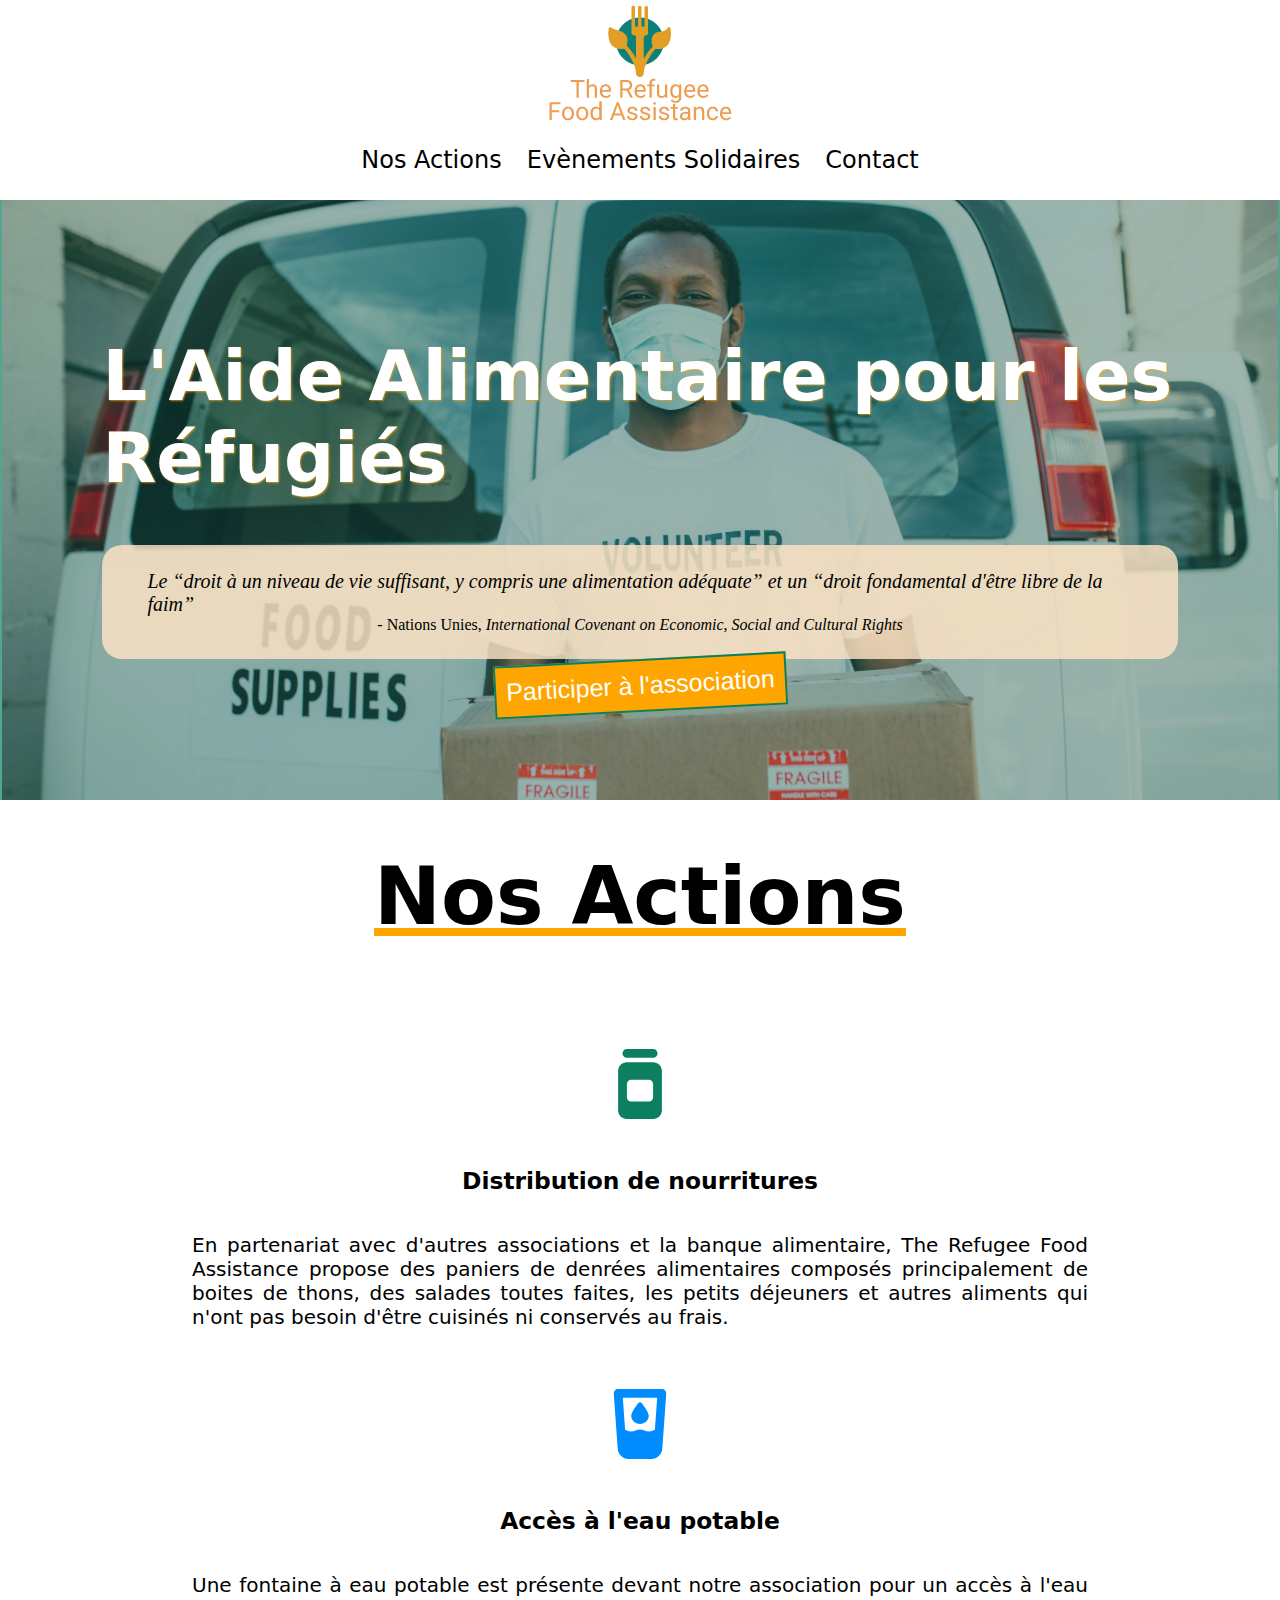
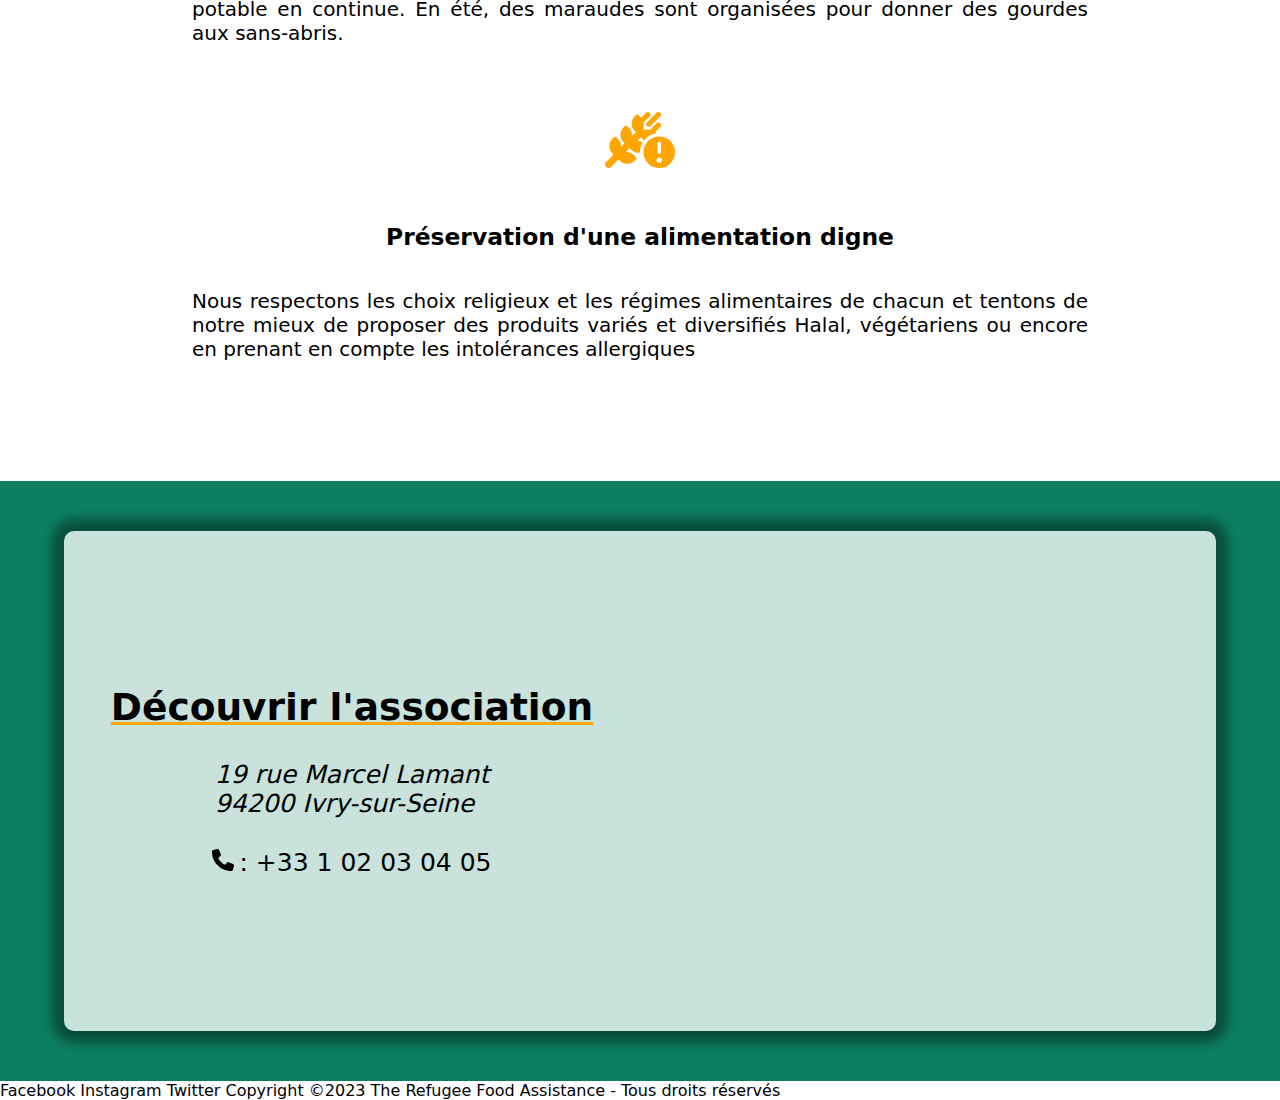
==== index.html @ 98b18da3 "Desktop Contact" ====
<!DOCTYPE html>
<html lang="fr">

<head>
    <meta charset="UTF-8">
    <meta http-equiv="X-UA-Compatible" content="IE=edge">
    <meta name="viewport" content="width=device-width, initial-scale=1.0">
    <link rel="shortcut icon" href="./assets/img/logo.png" type="image/x-icon">
    <link rel="stylesheet" type="text/css" href="./assets/css/style.css">
    <title>The Refugee Food Assistance</title>
</head>

<body>
    <!--HEADER-->
    <header>
        <img class="header-logo" src="./assets/img/logo.png" alt="logo The Refugee Food Assistance">
        <nav>
            <ul class="header-ul">
                <li class="header-li"><a href="#actions">Nos Actions</a></li>
                <li class="header-li"><a href="./event.html">Evènements Solidaires</a></li>
                <li class="header-li"><a href="#contact">Contact</a></li>
            </ul>
        </nav>
    </header>
    <!--HERO BANNER-->
    <section class="hero-banner">
        <img class="hero-banner-img" src="./assets/img/food-distribution-banner.jpg"
            alt="Volontaire pour la distribution alimentaire">
        <div class="hero-banner-txt">
            <h1 class="hero-banner-h1"> L'<strong>Aide Alimentaire</strong> pour les Réfugiés</h1>
            <div class="hero-banner-quote">
                <figure>
                    <blockquote class="hero-banner-blockquote"
                        cite="https://treaties.un.org/doc/treaties/1976/01/19760103%2009-57%20pm/ch_iv_03.pdf">
                        <i>Le “droit à un niveau de vie suffisant, y compris une alimentation adéquate” et un “droit
                            fondamental d'être libre de la faim” </i>
                    </blockquote>
                    <figcaption class="hero-banner-author"> - Nations Unies, <cite>International Covenant on Economic,
                            Social and Cultural
                            Rights</cite>
                    </figcaption>
                </figure>
            </div>
            <a href="./events.html"><button class="hero-banner-btn">Participer à l'association</button></a>
        </div>
    </section>

    <!--OUR ACTIONS-->
    <section id="actions">
        <h2 class="action-h2"> Nos Actions</h2>
        <div class="action-container">
            <div class="action-icon-container">
                <svg class="action-icons action-icon-can" xmlns="http://www.w3.org/2000/svg"
                    viewBox="0 0 320 512"><!--! Font Awesome Pro 6.4.0 by @fontawesome - https://fontawesome.com License - https://fontawesome.com/license (Commercial License) Copyright 2023 Fonticons, Inc. -->
                    <path
                        d="M32 32C32 14.3 46.3 0 64 0H256c17.7 0 32 14.3 32 32s-14.3 32-32 32H64C46.3 64 32 49.7 32 32zM0 160c0-35.3 28.7-64 64-64H256c35.3 0 64 28.7 64 64V448c0 35.3-28.7 64-64 64H64c-35.3 0-64-28.7-64-64V160zm96 64c-17.7 0-32 14.3-32 32v96c0 17.7 14.3 32 32 32H224c17.7 0 32-14.3 32-32V256c0-17.7-14.3-32-32-32H96z" />
                </svg>
            </div>
            <h3> Distribution de nourritures</h3>
            <p> En partenariat avec d'autres associations et la banque alimentaire, The Refugee Food Assistance propose
                des paniers de denrées alimentaires composés principalement de boites de thons, des salades toutes
                faites, les petits déjeuners et autres aliments qui n'ont pas besoin d'être cuisinés ni conservés au
                frais.
            </p>
        </div>

        <div class="action-container">
            <div class="action-icon-container">
                <svg class="action-icons action-icon-water" xmlns="http://www.w3.org/2000/svg"
                    viewBox="0 0 384 512"><!--! Font Awesome Pro 6.4.0 by @fontawesome - https://fontawesome.com License - https://fontawesome.com/license (Commercial License) Copyright 2023 Fonticons, Inc. -->
                    <path
                        d="M32 0C23.1 0 14.6 3.7 8.6 10.2S-.6 25.4 .1 34.3L28.9 437.7c3 41.9 37.8 74.3 79.8 74.3H275.3c42 0 76.8-32.4 79.8-74.3L383.9 34.3c.6-8.9-2.4-17.6-8.5-24.1S360.9 0 352 0H32zM83 297.5L66.4 64H317.6L301 297.5 288 304c-20.1 10.1-43.9 10.1-64 0s-43.9-10.1-64 0s-43.9 10.1-64 0l-13-6.5zM256 196c0-24-33.7-70.1-52.2-93.5c-6.1-7.7-17.5-7.7-23.6 0C161.7 125.9 128 172 128 196c0 33.1 28.7 60 64 60s64-26.9 64-60z" />
                </svg>
            </div>
            <h3> Accès à l'eau potable </h3>
            <p> Une fontaine à eau potable est présente devant notre association pour un accès à l'eau potable en
                continue.
                En été, des maraudes sont organisées pour donner des gourdes aux sans-abris.
            </p>
        </div>

        <div class="action-container">
            <div class="action-icon-container">
                <svg class="action-icons action-icon-food" xmlns="http://www.w3.org/2000/svg"
                    viewBox="0 0 640 512"><!--! Font Awesome Pro 6.4.0 by @fontawesome - https://fontawesome.com License - https://fontawesome.com/license (Commercial License) Copyright 2023 Fonticons, Inc. -->
                    <path
                        d="M505 41c9.4-9.4 9.4-24.6 0-33.9s-24.6-9.4-33.9 0L383 95c-9.4 9.4-9.4 24.6 0 33.9s24.6 9.4 33.9 0l88-88zM305.5 27.3c-6.2-6.2-16.4-6.2-22.6 0L271.5 38.6c-37.5 37.5-37.5 98.3 0 135.8l10.4 10.4-30.5 30.5c-3.4-27.3-15.5-53.8-36.5-74.8l-11.3-11.3c-6.2-6.2-16.4-6.2-22.6 0l-11.3 11.3c-37.5 37.5-37.5 98.3 0 135.8l10.4 10.4-30.5 30.5c-3.4-27.3-15.5-53.8-36.5-74.8L101.8 231c-6.2-6.2-16.4-6.2-22.6 0L67.9 242.3c-37.5 37.5-37.5 98.3 0 135.8l10.4 10.4L9.4 457.4c-12.5 12.5-12.5 32.8 0 45.3s32.8 12.5 45.3 0l68.9-68.9 12.2 12.2c37.5 37.5 98.3 37.5 135.8 0l11.3-11.3c6.2-6.2 6.2-16.4 0-22.6l-11.3-11.3c-21.8-21.8-49.6-34.1-78.1-36.9l31.9-31.9 12.2 12.2c22.5 22.5 53.3 31.5 82.4 27c0-1 0-2.1 0-3.1c0-33.1 9.1-64.1 25-90.6c-15.5-8.7-32.5-13.8-49.8-15.5l31.9-31.9 12.2 12.2c6 6 12.6 11.1 19.7 15.2c27.5-34 67.3-57.5 112.6-63.8c-4.1-3.8-8.4-7.3-12.9-10.5L505 137c9.4-9.4 9.4-24.6 0-33.9s-24.6-9.4-33.9 0l-59.4 59.4c-20.6-4.4-42-3.7-62.3 2.1c6.1-21.3 6.6-43.8 1.4-65.3L409 41c9.4-9.4 9.4-24.6 0-33.9s-24.6-9.4-33.9 0L329.1 52.9c-3.7-5-7.8-9.8-12.4-14.3L305.5 27.3zM496 512a144 144 0 1 0 0-288 144 144 0 1 0 0 288zm0-96a24 24 0 1 1 0 48 24 24 0 1 1 0-48zm0-144c8.8 0 16 7.2 16 16v80c0 8.8-7.2 16-16 16s-16-7.2-16-16V288c0-8.8 7.2-16 16-16z" />
                </svg>
            </div>
            <h3> Préservation d'une alimentation digne </h3>
            <p>
                Nous respectons les choix religieux et les régimes alimentaires de chacun et tentons de notre mieux de
                proposer des produits variés et diversifiés Halal, végétariens ou encore en prenant en compte les
                intolérances allergiques </p>
        </div>
    </section>

    <!--WHERE TO FIND US-->
    <section id="contact" class="green-background">
        <div class="contact-card">
            <div class="contact-text">
                <h2>Découvrir l'association</h2>
                <address>
                    19 rue Marcel Lamant <br>
                    94200 Ivry-sur-Seine
                </address>
                <a class="contact-phone" href="tel:+33102030405"> : +33 1 02 03 04 05</a>
            </div>
                <iframe class="contact-maps"
                    src="https://www.google.com/maps/embed?pb=!1m18!1m12!1m3!1d2627.739895995906!2d2.3820748515429866!3d48.805942679180774!2m3!1f0!2f0!3f0!3m2!1i1024!2i768!4f13.1!3m3!1m2!1s0x47e673c81111d7b1%3A0xc0a5452c68847240!2s19%20Rue%20Marcel%20Lamant%2C%2094200%20Ivry-sur-Seine!5e0!3m2!1sfr!2sfr!4v1681220163734!5m2!1sfr!2sfr"
                    width="600" height="450" style="border:0;" allowfullscreen="" loading="lazy"
                    referrerpolicy="no-referrer-when-downgrade"></iframe>
            </div>
    </section>

    <!--FOOTER-->
    <footer>
        <a href="facebook.com" title="Facebook">Facebook</a>
        <a href="instagram.com" title="Instagram">Instagram</a>
        <a href="twitter.com" title="Twitter">Twitter</a>
        <a href="https://the-refugee-food-assistance.fr" target="_blank">Copyright ©2023 The Refugee Food Assistance -
            Tous droits réservés</a>
    </footer>
</body>

</html>
---- assets/css/style.css ----
/*HTML & BODY STRUCTURE*/
html,
body {
    width: 100%;
    overflow-x: hidden;
    margin: 0;
    font-family: system-ui, -apple-system, BlinkMacSystemFont, 'Segoe UI', Roboto, Oxygen, Ubuntu, Cantarell, 'Open Sans', 'Helvetica Neue', sans-serif
}

a {
    text-decoration: none;
    color: black;
}

h2 {
    text-decoration: underline orange;
    text-align: center;
}

h3 {
    text-align: center;
    margin: 2%;
}

/*HEADER*/

header {
    display: flex;
    position: relative;
    justify-content: center;
    align-items: center;
    flex-direction: column;
    padding-bottom: 10px;
    z-index: 1;
}

.header-logo {
    width: 100px;
}

.header-ul {
    margin: 0;
    padding: 0;
}

.header-li {
    /*header navbar*/
    display: inline;
    justify-self: space-evenly;
    list-style-type: none;
    padding-top: 0;
    padding-left: 5px;
    font-size: 16px;
}

a:hover {
    color: orange;
}


/*Header Responsive*/
@media screen and (min-width: 768px) {

    .header-logo {
        width: 200px;
    }

    .header-ul {
        margin: 16px;
    }

    .header-li {
        padding: 10px;
        font-size: 100%;
    }
}

@media screen and (min-width: 992px) {
    .header-li {
        font-size: 150%;
    }
}

/*HERO BANNER*/

.hero-banner {
    display: flex;
    position: relative;
    justify-content: center;
    align-items: center;
    height: 500px;
    width: 100%;
    background-color: rgb(12, 127, 97);

}

.hero-banner-img {
    width: 100%;
    height: 100%;
    display: flex;
    position: relative;
    object-fit: cover;
    opacity: 0.7;
    border: 2px solid rgba(255, 255, 255, 0.425);

}

.hero-banner-txt {
    /*hero informations container*/
    display: flex;
    position: absolute;
    align-items: center;
    flex-direction: column;
    padding-left: 8%;
    padding-right: 8%;
}

.hero-banner-h1 {
    color: white;
    text-shadow: 1px 1px 2px rgba(255, 166, 0, 0.704);
    font-size: 35px;
}

.hero-banner-quote {
    font-size: 20px;
    background-color: rgba(255, 228, 196, 0.816);
    border-radius: 20px;
    font-family: 'Times New Roman', Times, serif;
}

.hero-banner-blockquote {
    margin: 0;
    padding: 0;
}

.hero-banner-author {
    font-size: 10px;
    text-align: center;
}

.hero-banner-btn {
    font-size: 16px;
    padding: 5px;
    -webkit-transform: rotate(-3deg);
    background-color: orange;
    border: rgb(12, 127, 97) 2px solid;
    color: white;
    cursor: pointer;
}

.hero-banner-btn:hover {
    background-color: rgb(12, 127, 97);
    border: orange 2px solid;
}

/*Hero Banner Responsive*/
@media screen and (min-width: 768px) {
    .hero-banner {
        height: 600px;
    }

    .hero-banner-h1 {
        font-size: 70px;
    }

    .hero-banner-quote {
        padding: 5px;
    }

    .hero-banner-author {
        font-size: 16px;
    }

    .hero-banner-btn {
        font-size: 25px;
        padding: 10px;
    }
}

/*OUR ACTIONS*/
.action-h2 {
    margin-top: 50px;
}

.action-container {
    display: flex;
    justify-content: center;
    align-items: center;
    flex-direction: column;
    padding-left: 5%;
    padding-right: 5%;
    text-align: justify;
}

.action-icon-container {
    height: 50px;
    width: 50px;
    margin: 30px;
}

.action-icons {
    width: 100%;
    height: 100%;
}

.action-icon-can {
    fill: rgb(12, 127, 97);

}

.action-icon-water {
    fill: rgb(0, 140, 255);
}

.action-icon-food {
    fill: orange;
}

/*Actions Section Responsive*/
@media screen and (min-width: 768px) {
    .action-container {
        padding-left: 15%;
        padding-right: 15%;
        font-size: 20px;
    }

    .action-h2 {
        text-align: center;
        margin-top: 50px;
        font-size: 80px;
    }

    .action-icon-container {
        height: 70px;
        width: 70px;
        margin: 30px;
        margin-top: 40px;
    }
}

/*WHERE TO FIND US*/
.green-background {
    background-color: rgb(12, 127, 97);
    margin-top: 50px;
    height: 500px;
    display: flex;
    position: relative;
    justify-content: center;
    align-items: center;
}

.contact-card {
    box-shadow: 0px 0px 12px 12px #00000063;
    border-radius: 10px;
    background-color: rgba(255, 255, 255, 0.782);
    width: 90%;
    height: 400px;
    display: flex;
    position: relative;
    justify-content: center;
    align-items: center;
    flex-direction: column;
}

.contact-text {
    display: flex;
    position: relative;
    flex-direction: column;
    justify-content: center;
    align-items: center;
}

.contact-phone {
    padding: 12px;
    display: flex;
    position: relative;
    flex-direction: row;
}

.contact-phone:before {
    content: url("data:image/svg+xml; utf8, <svg xmlns='http://www.w3.org/2000/svg' viewBox='0 0 512 512'><!--! Font Awesome Pro 6.4.0 by @fontawesome - https://fontawesome.com License - https://fontawesome.com/license (Commercial License) Copyright 2023 Fonticons, Inc. --><path d='M164.9 24.6c-7.7-18.6-28-28.5-47.4-23.2l-88 24C12.1 30.2 0 46 0 64C0 311.4 200.6 512 448 512c18 0 33.8-12.1 38.6-29.5l24-88c5.3-19.4-4.6-39.7-23.2-47.4l-96-40c-16.3-6.8-35.2-2.1-46.3 11.6L304.7 368C234.3 334.7 177.3 277.7 144 207.3L193.3 167c13.7-11.2 18.4-30 11.6-46.3l-40-96z'/></svg>");
    display: block;
    position: relative;
    width: 12px;
    height: 12px;
    padding-right: 5px;
}

.contact-maps {
    width: 100%;
}

/*Contact Section Responsive*/
@media screen and (min-width: 768px) {

    .green-background {
        margin-top: 100px;
        height: 600px;
    }

    .contact-card {
        height: 500px;
        flex-direction: row;
    }

    .contact-text {
        width: 50%;
        font-size: 25px;
    }

    .contact-phone {
        padding: 30px;
    }

    .contact-phone:before {
        width: 22px;
        height: 22px;
    }

    .contact-maps {
        width: 50%;
    }
}

/*FOOTER*/
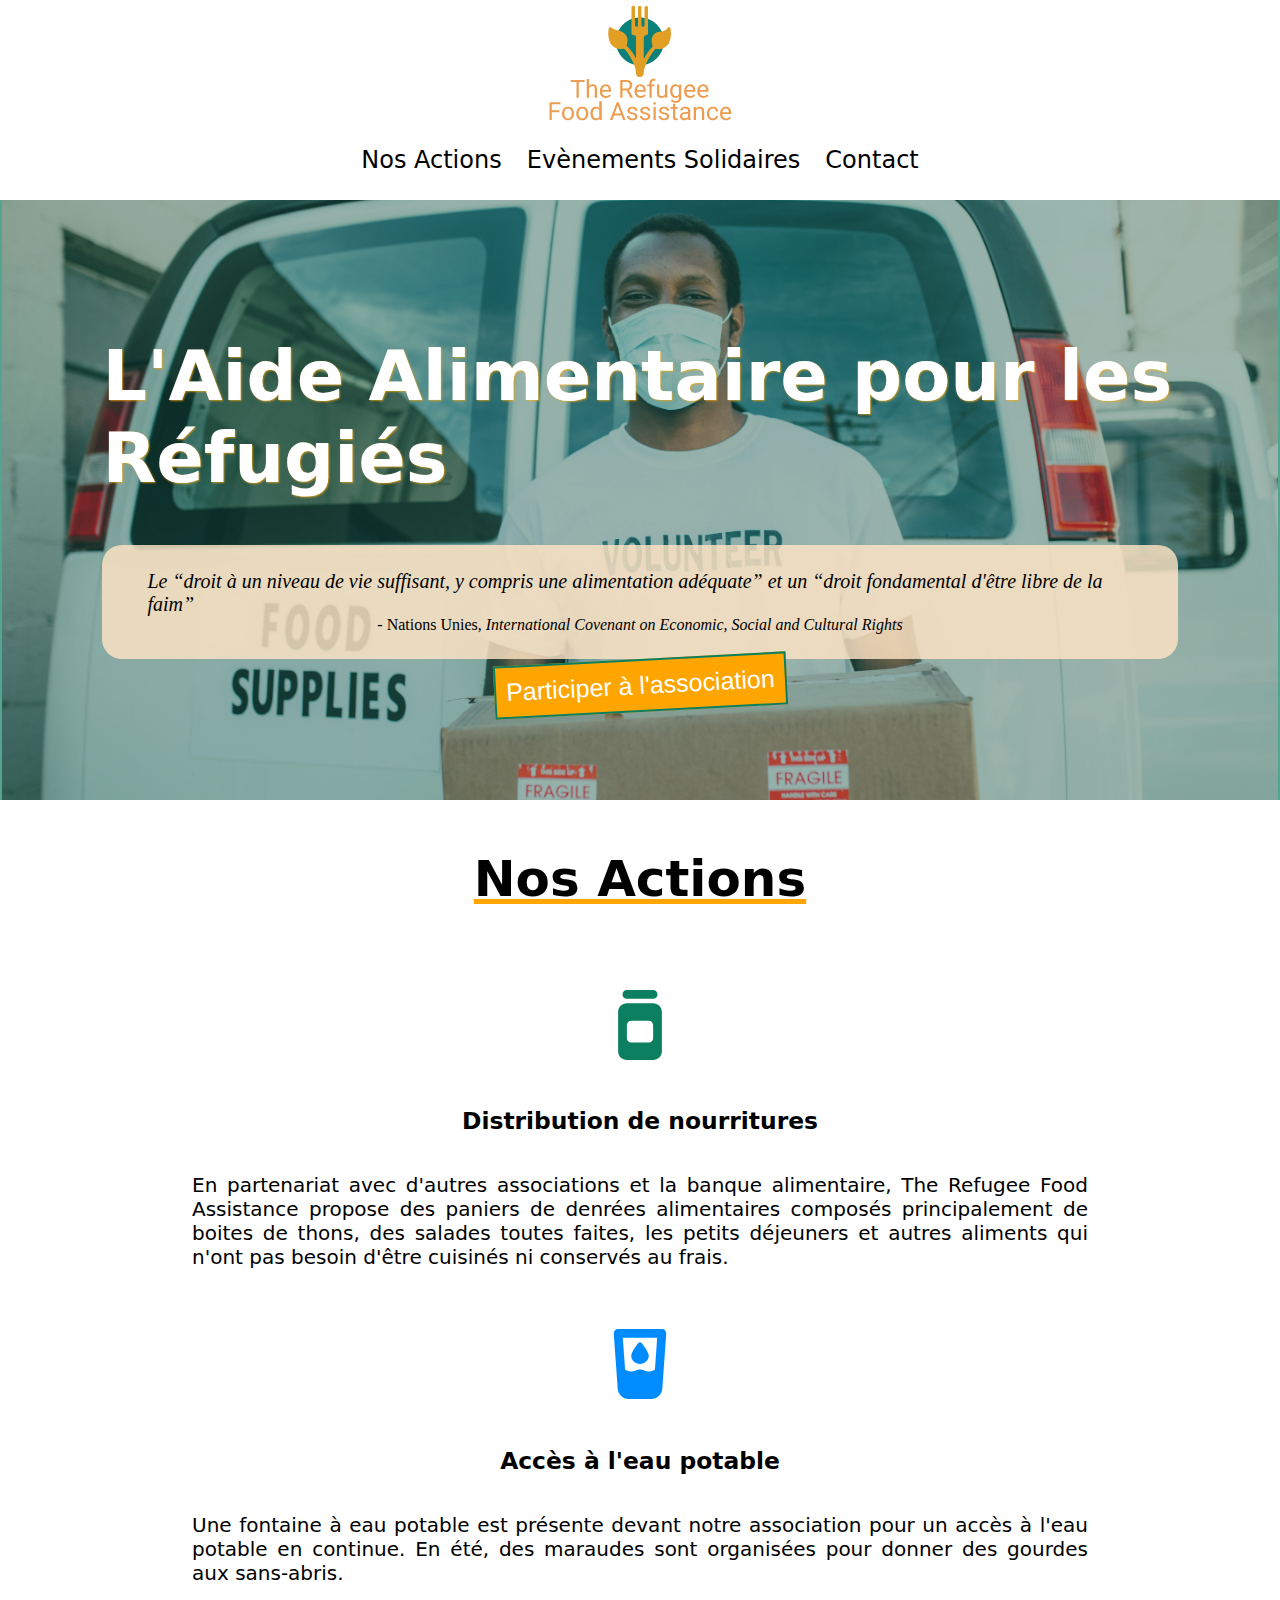
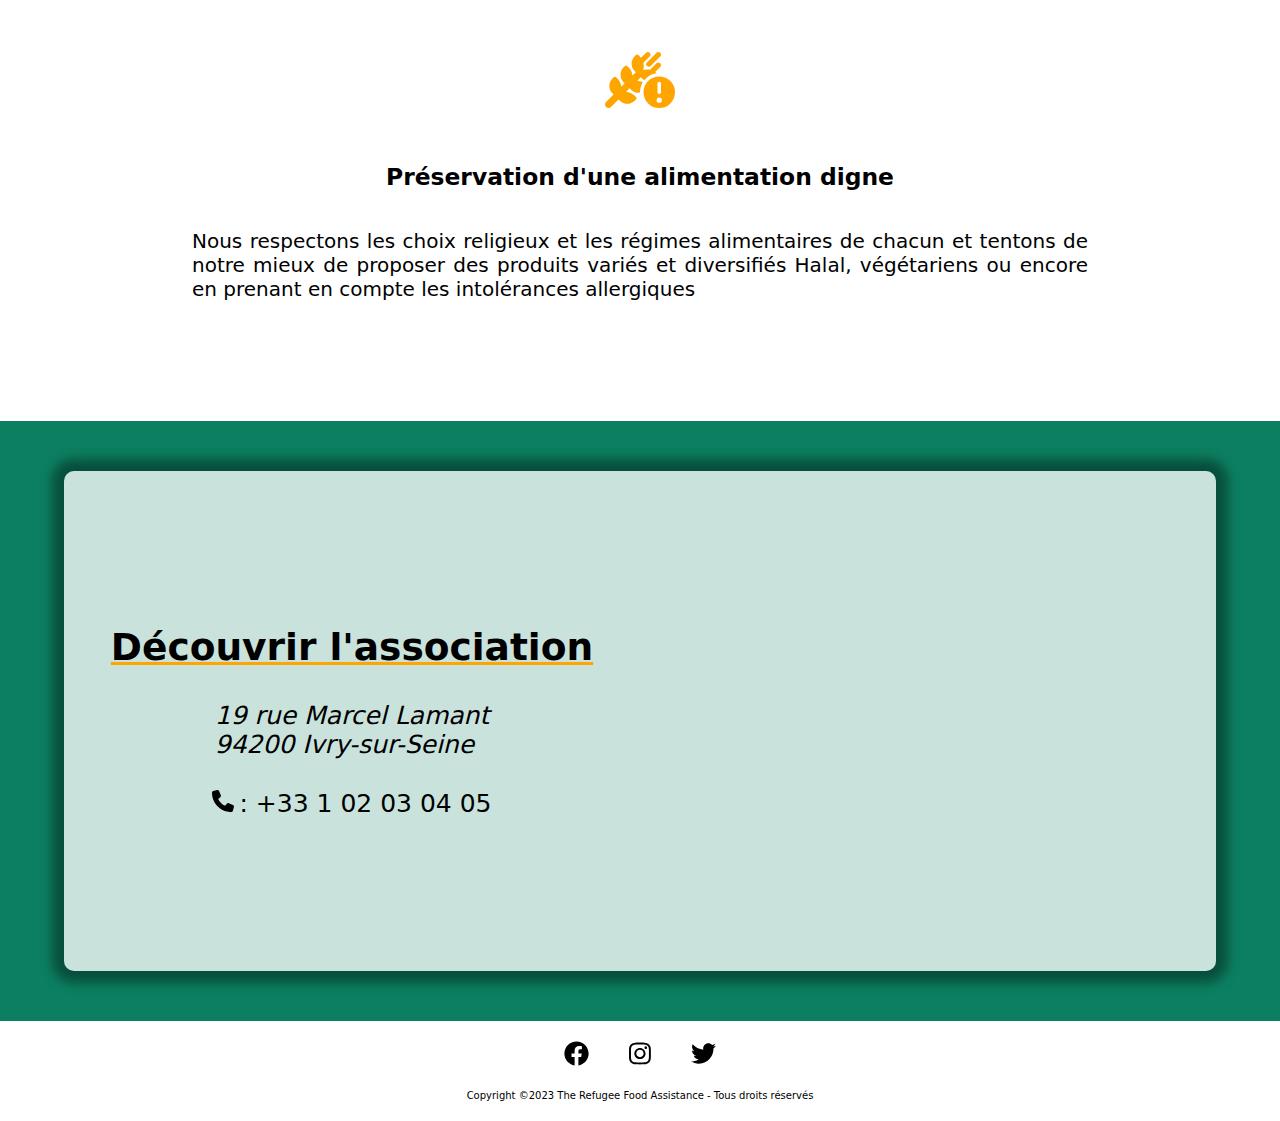
==== commit b89104c2: "Stylization & Correction Footer" ====
--- a/index.html
+++ b/index.html
@@ -106,19 +106,35 @@
                 </address>
                 <a class="contact-phone" href="tel:+33102030405"> : +33 1 02 03 04 05</a>
             </div>
-                <iframe class="contact-maps"
-                    src="https://www.google.com/maps/embed?pb=!1m18!1m12!1m3!1d2627.739895995906!2d2.3820748515429866!3d48.805942679180774!2m3!1f0!2f0!3f0!3m2!1i1024!2i768!4f13.1!3m3!1m2!1s0x47e673c81111d7b1%3A0xc0a5452c68847240!2s19%20Rue%20Marcel%20Lamant%2C%2094200%20Ivry-sur-Seine!5e0!3m2!1sfr!2sfr!4v1681220163734!5m2!1sfr!2sfr"
-                    width="600" height="450" style="border:0;" allowfullscreen="" loading="lazy"
-                    referrerpolicy="no-referrer-when-downgrade"></iframe>
-            </div>
+            <iframe class="contact-maps"
+                src="https://www.google.com/maps/embed?pb=!1m18!1m12!1m3!1d2627.739895995906!2d2.3820748515429866!3d48.805942679180774!2m3!1f0!2f0!3f0!3m2!1i1024!2i768!4f13.1!3m3!1m2!1s0x47e673c81111d7b1%3A0xc0a5452c68847240!2s19%20Rue%20Marcel%20Lamant%2C%2094200%20Ivry-sur-Seine!5e0!3m2!1sfr!2sfr!4v1681220163734!5m2!1sfr!2sfr"
+                width="600" height="450" style="border:0;" allowfullscreen="" loading="lazy"
+                referrerpolicy="no-referrer-when-downgrade"></iframe>
+        </div>
     </section>
 
     <!--FOOTER-->
     <footer>
-        <a href="facebook.com" title="Facebook">Facebook</a>
-        <a href="instagram.com" title="Instagram">Instagram</a>
-        <a href="twitter.com" title="Twitter">Twitter</a>
-        <a href="https://the-refugee-food-assistance.fr" target="_blank">Copyright ©2023 The Refugee Food Assistance -
+        <div class="social-media">
+            <a href="https://www.facebook.com" title="Facebook"><svg xmlns="http://www.w3.org/2000/svg"
+                    viewBox="0 0 512 512"><!--! Font Awesome Pro 6.4.0 by @fontawesome - https://fontawesome.com License - https://fontawesome.com/license (Commercial License) Copyright 2023 Fonticons, Inc. -->
+                    <path
+                        d="M504 256C504 119 393 8 256 8S8 119 8 256c0 123.78 90.69 226.38 209.25 245V327.69h-63V256h63v-54.64c0-62.15 37-96.48 93.67-96.48 27.14 0 55.52 4.84 55.52 4.84v61h-31.28c-30.8 0-40.41 19.12-40.41 38.73V256h68.78l-11 71.69h-57.78V501C413.31 482.38 504 379.78 504 256z" />
+                </svg></a>
+            <a href="https://www.instagram.com" title="Instagram"><svg xmlns="http://www.w3.org/2000/svg"
+                    viewBox="0 0 448 512"><!--! Font Awesome Pro 6.4.0 by @fontawesome - https://fontawesome.com License - https://fontawesome.com/license (Commercial License) Copyright 2023 Fonticons, Inc. -->
+                    <path
+                        d="M224.1 141c-63.6 0-114.9 51.3-114.9 114.9s51.3 114.9 114.9 114.9S339 319.5 339 255.9 287.7 141 224.1 141zm0 189.6c-41.1 0-74.7-33.5-74.7-74.7s33.5-74.7 74.7-74.7 74.7 33.5 74.7 74.7-33.6 74.7-74.7 74.7zm146.4-194.3c0 14.9-12 26.8-26.8 26.8-14.9 0-26.8-12-26.8-26.8s12-26.8 26.8-26.8 26.8 12 26.8 26.8zm76.1 27.2c-1.7-35.9-9.9-67.7-36.2-93.9-26.2-26.2-58-34.4-93.9-36.2-37-2.1-147.9-2.1-184.9 0-35.8 1.7-67.6 9.9-93.9 36.1s-34.4 58-36.2 93.9c-2.1 37-2.1 147.9 0 184.9 1.7 35.9 9.9 67.7 36.2 93.9s58 34.4 93.9 36.2c37 2.1 147.9 2.1 184.9 0 35.9-1.7 67.7-9.9 93.9-36.2 26.2-26.2 34.4-58 36.2-93.9 2.1-37 2.1-147.8 0-184.8zM398.8 388c-7.8 19.6-22.9 34.7-42.6 42.6-29.5 11.7-99.5 9-132.1 9s-102.7 2.6-132.1-9c-19.6-7.8-34.7-22.9-42.6-42.6-11.7-29.5-9-99.5-9-132.1s-2.6-102.7 9-132.1c7.8-19.6 22.9-34.7 42.6-42.6 29.5-11.7 99.5-9 132.1-9s102.7-2.6 132.1 9c19.6 7.8 34.7 22.9 42.6 42.6 11.7 29.5 9 99.5 9 132.1s2.7 102.7-9 132.1z" />
+                </svg></a>
+
+            <a href="https://www.twitter.com" title="Twitter"><svg xmlns="http://www.w3.org/2000/svg"
+                    viewBox="0 0 512 512"><!--! Font Awesome Pro 6.4.0 by @fontawesome - https://fontawesome.com License - https://fontawesome.com/license (Commercial License) Copyright 2023 Fonticons, Inc. -->
+                    <path
+                        d="M459.37 151.716c.325 4.548.325 9.097.325 13.645 0 138.72-105.583 298.558-298.558 298.558-59.452 0-114.68-17.219-161.137-47.106 8.447.974 16.568 1.299 25.34 1.299 49.055 0 94.213-16.568 130.274-44.832-46.132-.975-84.792-31.188-98.112-72.772 6.498.974 12.995 1.624 19.818 1.624 9.421 0 18.843-1.3 27.614-3.573-48.081-9.747-84.143-51.98-84.143-102.985v-1.299c13.969 7.797 30.214 12.67 47.431 13.319-28.264-18.843-46.781-51.005-46.781-87.391 0-19.492 5.197-37.36 14.294-52.954 51.655 63.675 129.3 105.258 216.365 109.807-1.624-7.797-2.599-15.918-2.599-24.04 0-57.828 46.782-104.934 104.934-104.934 30.213 0 57.502 12.67 76.67 33.137 23.715-4.548 46.456-13.32 66.599-25.34-7.798 24.366-24.366 44.833-46.132 57.827 21.117-2.273 41.584-8.122 60.426-16.243-14.292 20.791-32.161 39.308-52.628 54.253z" />
+                </svg></a>
+        </div>
+        <a href="./index.html" target="_blank" class="copyright">Copyright ©2023 The Refugee Food Assistance
+            -
             Tous droits réservés</a>
     </footer>
 </body>
--- a/assets/css/style.css
+++ b/assets/css/style.css
@@ -227,7 +227,7 @@
     .action-h2 {
         text-align: center;
         margin-top: 50px;
-        font-size: 80px;
+        font-size: 50px;
     }
 
     .action-icon-container {
@@ -322,4 +322,32 @@
     }
 }
 
-/*FOOTER*/+/*FOOTER*/
+
+footer {
+    height: 100px;
+    width: 100%;
+}
+
+.social-media {
+    display: flex;
+    position: relative;
+    width: 100%;
+    justify-content: center;
+}
+
+
+.social-media svg {
+    height: 25px;
+    padding: 20px;
+
+}
+
+.copyright {
+    font-size: 10px;
+    display: flex;
+    position: relative;
+    width: 100%;
+    justify-content: center;
+    
+}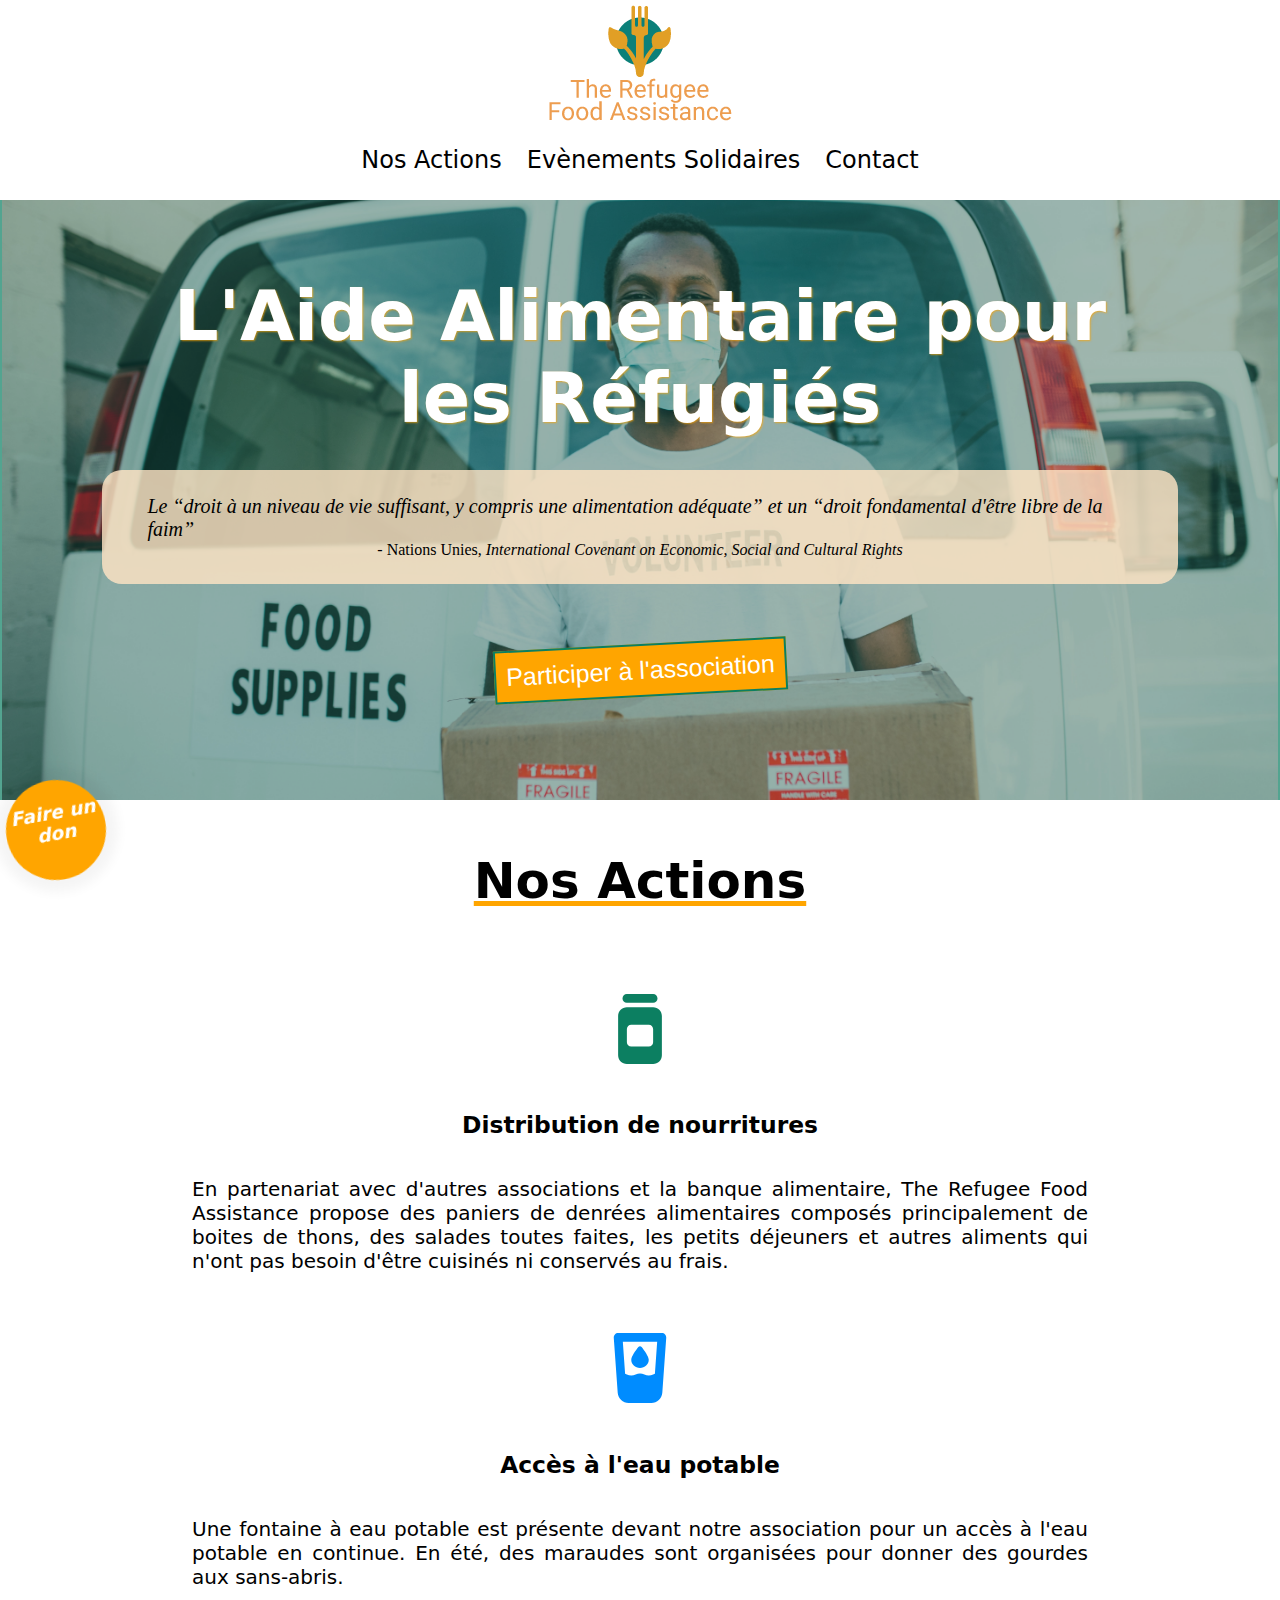
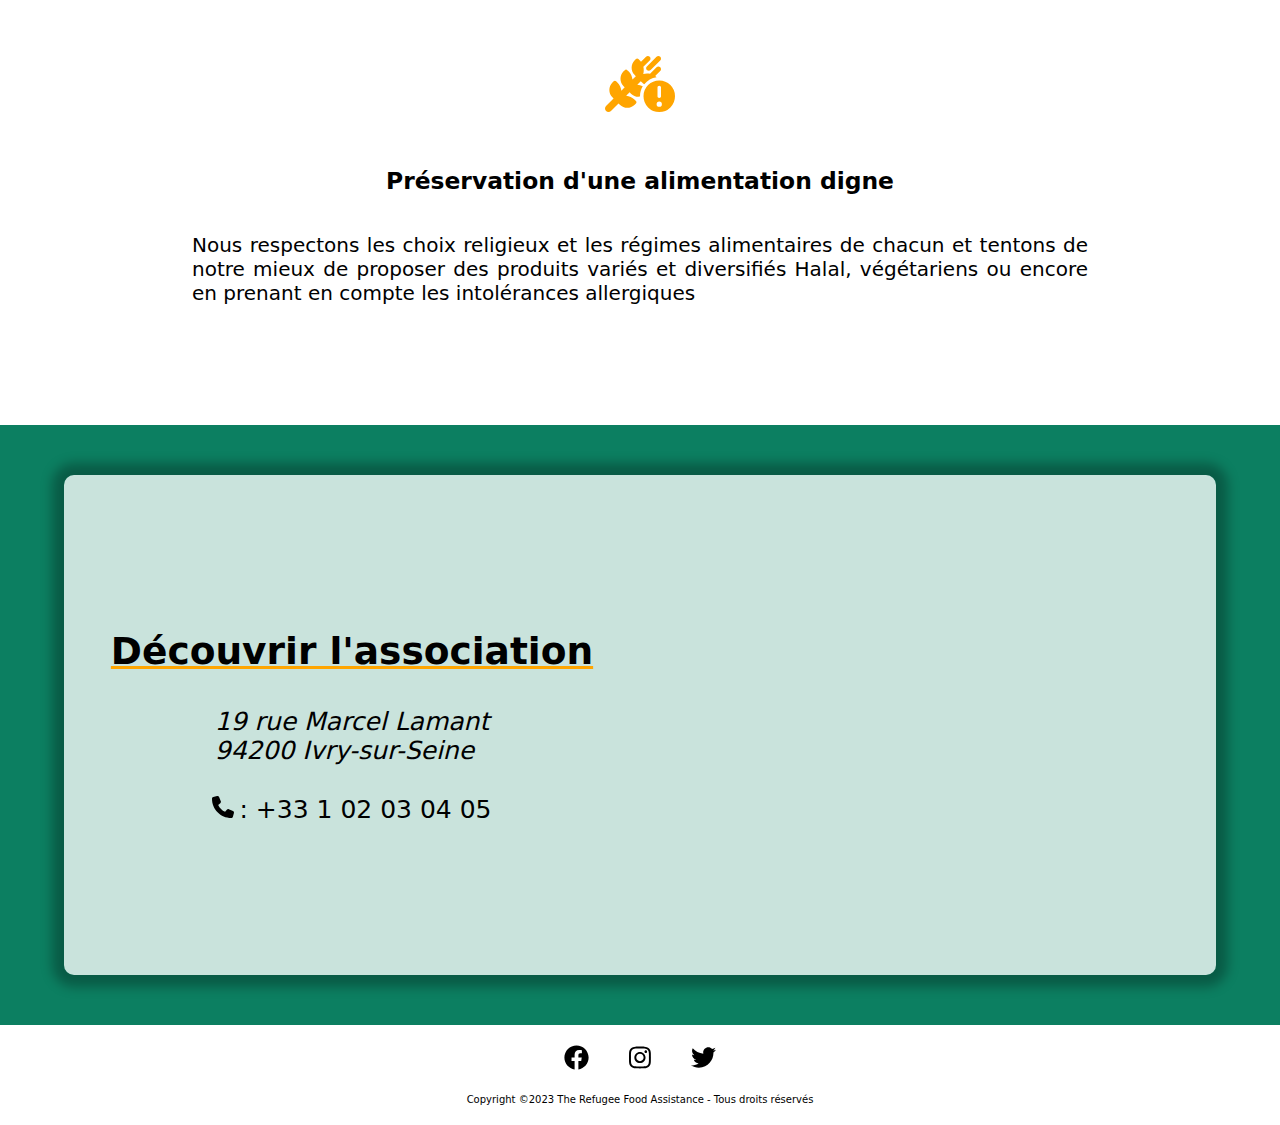
==== commit 3666a9d0: "Sticky Event Donation to Index" ====
--- a/index.html
+++ b/index.html
@@ -17,7 +17,7 @@
         <nav>
             <ul class="header-ul">
                 <li class="header-li"><a href="#actions">Nos Actions</a></li>
-                <li class="header-li"><a href="./event.html">Evènements Solidaires</a></li>
+                <li class="header-li"><a href="./events.html">Evènements Solidaires</a></li>
                 <li class="header-li"><a href="#contact">Contact</a></li>
             </ul>
         </nav>
@@ -113,6 +113,11 @@
         </div>
     </section>
 
+    <aside>
+        <a href="https://soutenir.emmaus-france.org/b/mon-don">
+            <h3 class="donation-txt">Faire un don</h3>
+        </a>
+    </aside>
     <!--FOOTER-->
     <footer>
         <div class="social-media">
--- a/assets/css/style.css
+++ b/assets/css/style.css
@@ -12,14 +12,53 @@
     color: black;
 }
 
+h1 {
+    font-size: 200%;
+    padding: 10px;
+    text-align: center;
+    color: rgb(12, 127, 97);
+    margin: 2%;
+
+}
+
+hr {
+    border: none;
+    border-bottom: solid 2px black;
+    width: 10%;
+    height: 10px;
+    left: 60%;
+    top: -18px;
+    margin: 0;
+    padding: 0;
+}
+
 h2 {
     text-decoration: underline orange;
     text-align: center;
+    padding: 2px;
 }
 
 h3 {
     text-align: center;
     margin: 2%;
+}
+
+button {
+    background-color: rgb(12, 127, 97);
+    color: white;
+    font-size: 150%;
+    padding: 10px;
+    margin: 60px;
+    border: transparent;
+    cursor: pointer;
+    transform: rotate(-3deg);
+    border: 2px solid transparent;
+}
+
+button:hover {
+    background-color: white;
+    color: rgb(12, 127, 97);
+    border: 2px solid rgb(12, 127, 97);
 }
 
 /*HEADER*/
@@ -141,7 +180,7 @@
 .hero-banner-btn {
     font-size: 16px;
     padding: 5px;
-    -webkit-transform: rotate(-3deg);
+    transform: rotate(-3deg);
     background-color: orange;
     border: rgb(12, 127, 97) 2px solid;
     color: white;
@@ -250,7 +289,7 @@
 }
 
 .contact-card {
-    box-shadow: 0px 0px 12px 12px #00000063;
+    box-shadow: 0px 0px 12px 12px #00000049;
     border-radius: 10px;
     background-color: rgba(255, 255, 255, 0.782);
     width: 90%;
@@ -349,5 +388,73 @@
     position: relative;
     width: 100%;
     justify-content: center;
-    
-}+
+}
+
+
+/*EVENTS PAGE*/
+.events-section {
+    display: flex;
+    position: relative;
+    flex-wrap: wrap;
+    justify-content: center;
+    align-items: center;
+    padding-top: 20px;
+    padding-bottom: 40px;
+    background-color: rgba(255, 166, 0, 0.377);
+}
+
+
+
+/*EVENTS CARDS*/
+.event-card {
+    display: flex;
+    position: relative;
+    flex-direction: column;
+    box-shadow: 0px 0px 12px 12px #0000002f;
+    border-radius: 10px;
+    background-color: rgba(255, 255, 255, 0.782);
+    width: 350px;
+    margin: 20px;
+}
+
+.event-card p {
+    margin: 0;
+    flex-direction: row;
+    padding: 10px;
+}
+
+.event-card address {
+    padding-left: 10px;
+    padding-right: 10px;
+}
+
+.event-card img {
+    width: 100%;
+    border-bottom-left-radius: 10px;
+    border-bottom-right-radius: 10px;
+    margin-top: 10px;
+}
+
+/*DONATION STICKER*/
+
+aside {
+    height: 80px;
+    width: 100px;
+    position: fixed;
+    z-index: 1;
+    bottom: 20px;
+    left: 0.5%;
+    background-color: orange;
+    overflow-x: hidden;
+    padding-top: 20px;
+    border-radius: 200px;
+    transform: rotate(-10deg);
+    box-shadow: 0px 0px 12px 12px #0000000b; 
+}
+
+.donation-txt {
+    position: relative;
+    color: white;
+    font-style: oblique;
+}
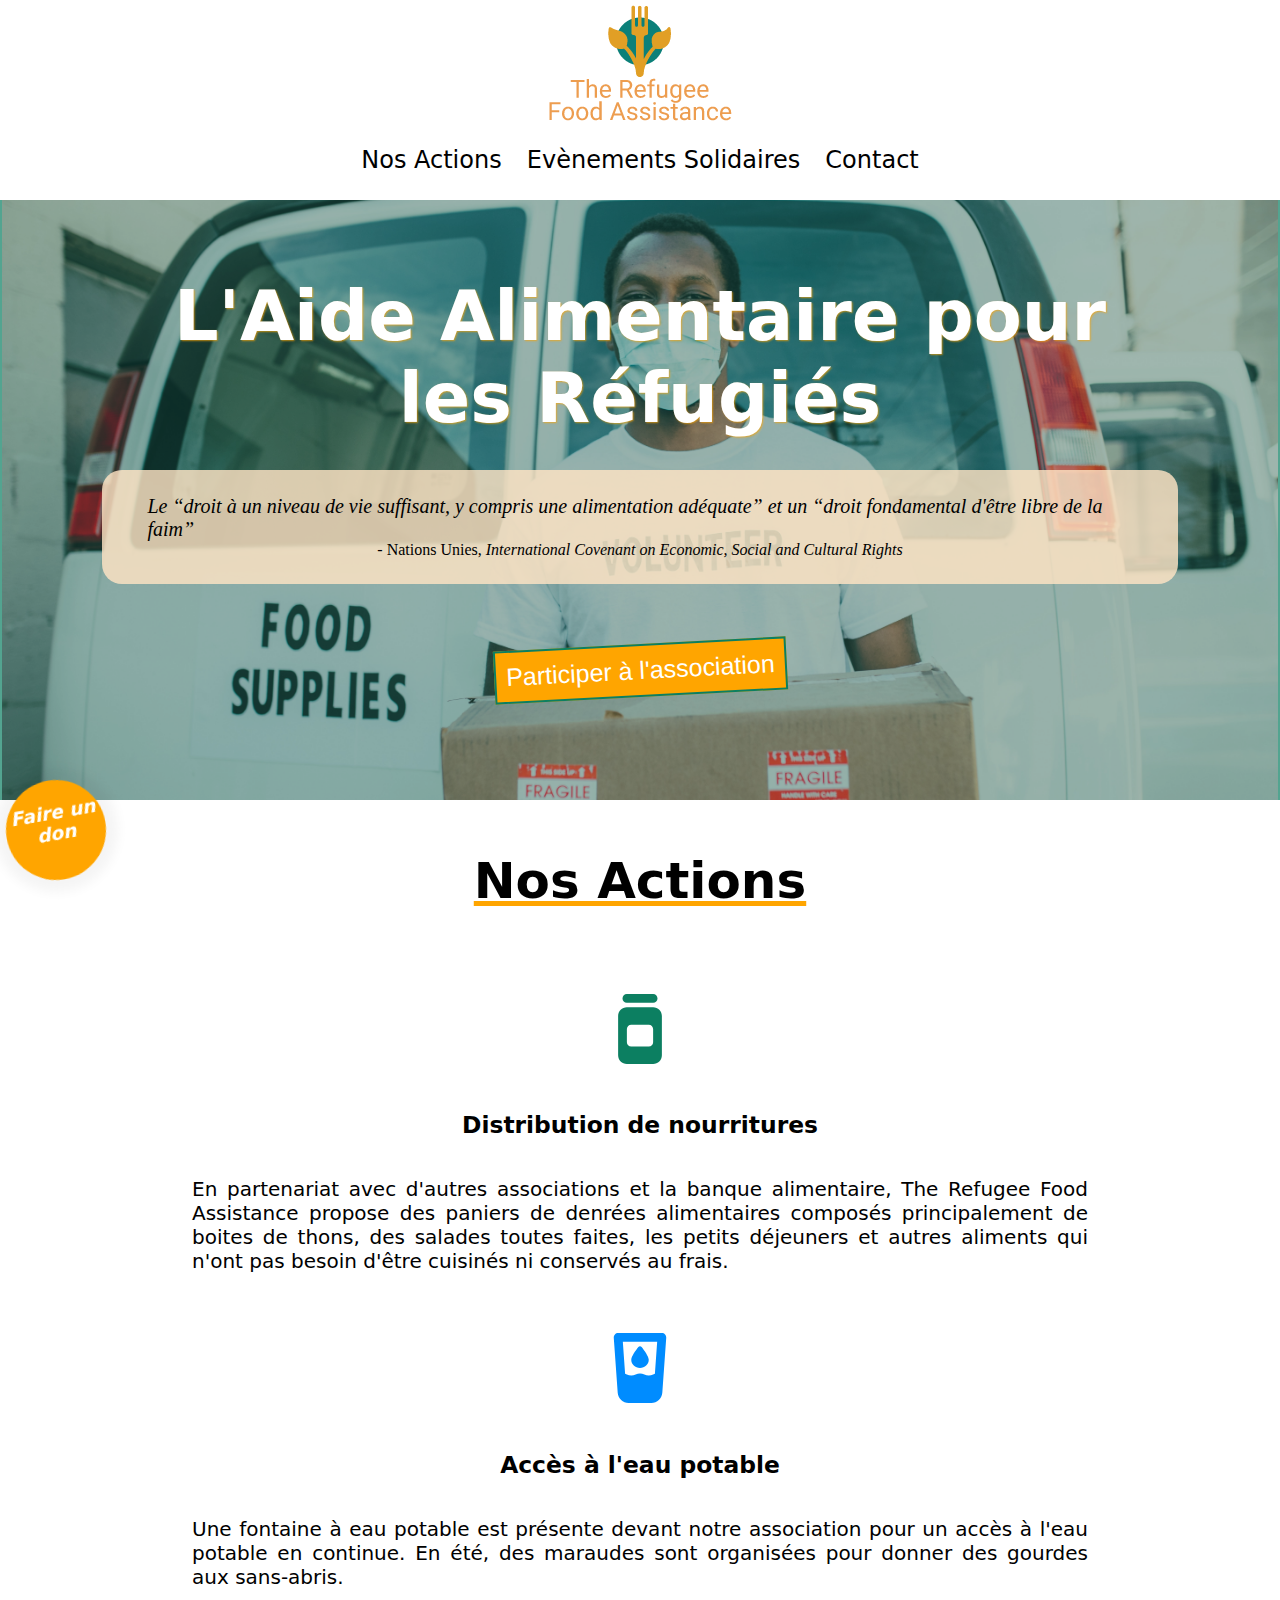
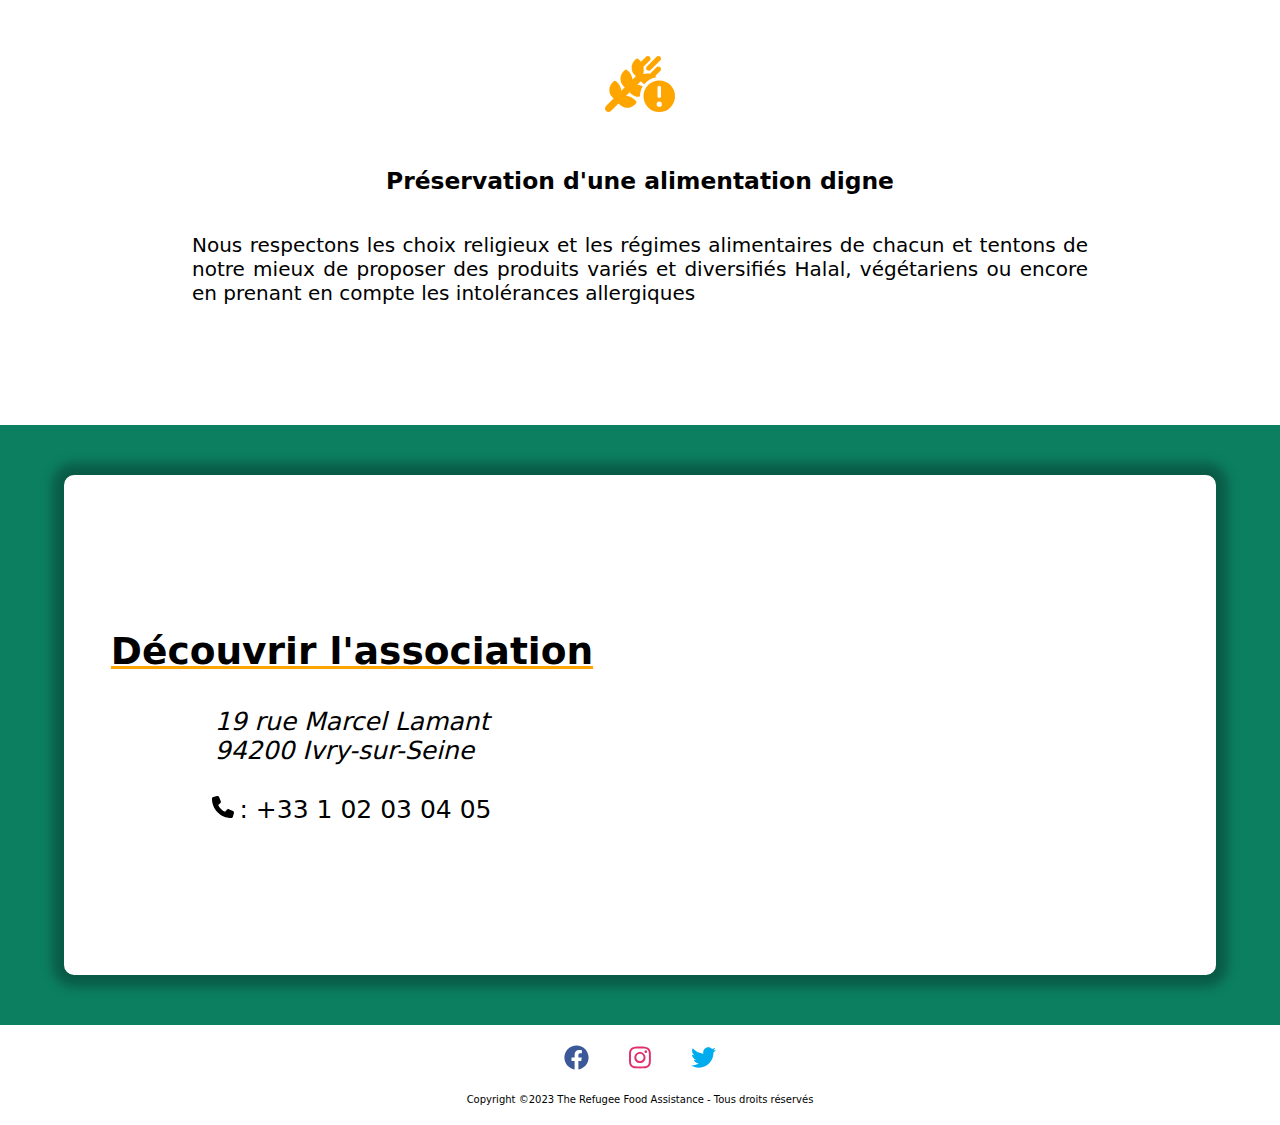
==== commit c6ab33ad: "Add color social media icon" ====
--- a/index.html
+++ b/index.html
@@ -121,18 +121,18 @@
     <!--FOOTER-->
     <footer>
         <div class="social-media">
-            <a href="https://www.facebook.com" title="Facebook"><svg xmlns="http://www.w3.org/2000/svg"
+            <a href="https://www.facebook.com" title="Facebook"><svg class="social-fb" xmlns="http://www.w3.org/2000/svg"
                     viewBox="0 0 512 512"><!--! Font Awesome Pro 6.4.0 by @fontawesome - https://fontawesome.com License - https://fontawesome.com/license (Commercial License) Copyright 2023 Fonticons, Inc. -->
                     <path
                         d="M504 256C504 119 393 8 256 8S8 119 8 256c0 123.78 90.69 226.38 209.25 245V327.69h-63V256h63v-54.64c0-62.15 37-96.48 93.67-96.48 27.14 0 55.52 4.84 55.52 4.84v61h-31.28c-30.8 0-40.41 19.12-40.41 38.73V256h68.78l-11 71.69h-57.78V501C413.31 482.38 504 379.78 504 256z" />
                 </svg></a>
-            <a href="https://www.instagram.com" title="Instagram"><svg xmlns="http://www.w3.org/2000/svg"
+            <a href="https://www.instagram.com" title="Instagram"><svg class="social-ig" xmlns="http://www.w3.org/2000/svg"
                     viewBox="0 0 448 512"><!--! Font Awesome Pro 6.4.0 by @fontawesome - https://fontawesome.com License - https://fontawesome.com/license (Commercial License) Copyright 2023 Fonticons, Inc. -->
                     <path
                         d="M224.1 141c-63.6 0-114.9 51.3-114.9 114.9s51.3 114.9 114.9 114.9S339 319.5 339 255.9 287.7 141 224.1 141zm0 189.6c-41.1 0-74.7-33.5-74.7-74.7s33.5-74.7 74.7-74.7 74.7 33.5 74.7 74.7-33.6 74.7-74.7 74.7zm146.4-194.3c0 14.9-12 26.8-26.8 26.8-14.9 0-26.8-12-26.8-26.8s12-26.8 26.8-26.8 26.8 12 26.8 26.8zm76.1 27.2c-1.7-35.9-9.9-67.7-36.2-93.9-26.2-26.2-58-34.4-93.9-36.2-37-2.1-147.9-2.1-184.9 0-35.8 1.7-67.6 9.9-93.9 36.1s-34.4 58-36.2 93.9c-2.1 37-2.1 147.9 0 184.9 1.7 35.9 9.9 67.7 36.2 93.9s58 34.4 93.9 36.2c37 2.1 147.9 2.1 184.9 0 35.9-1.7 67.7-9.9 93.9-36.2 26.2-26.2 34.4-58 36.2-93.9 2.1-37 2.1-147.8 0-184.8zM398.8 388c-7.8 19.6-22.9 34.7-42.6 42.6-29.5 11.7-99.5 9-132.1 9s-102.7 2.6-132.1-9c-19.6-7.8-34.7-22.9-42.6-42.6-11.7-29.5-9-99.5-9-132.1s-2.6-102.7 9-132.1c7.8-19.6 22.9-34.7 42.6-42.6 29.5-11.7 99.5-9 132.1-9s102.7-2.6 132.1 9c19.6 7.8 34.7 22.9 42.6 42.6 11.7 29.5 9 99.5 9 132.1s2.7 102.7-9 132.1z" />
                 </svg></a>
 
-            <a href="https://www.twitter.com" title="Twitter"><svg xmlns="http://www.w3.org/2000/svg"
+            <a href="https://www.twitter.com" title="Twitter"><svg class="social-tw" xmlns="http://www.w3.org/2000/svg"
                     viewBox="0 0 512 512"><!--! Font Awesome Pro 6.4.0 by @fontawesome - https://fontawesome.com License - https://fontawesome.com/license (Commercial License) Copyright 2023 Fonticons, Inc. -->
                     <path
                         d="M459.37 151.716c.325 4.548.325 9.097.325 13.645 0 138.72-105.583 298.558-298.558 298.558-59.452 0-114.68-17.219-161.137-47.106 8.447.974 16.568 1.299 25.34 1.299 49.055 0 94.213-16.568 130.274-44.832-46.132-.975-84.792-31.188-98.112-72.772 6.498.974 12.995 1.624 19.818 1.624 9.421 0 18.843-1.3 27.614-3.573-48.081-9.747-84.143-51.98-84.143-102.985v-1.299c13.969 7.797 30.214 12.67 47.431 13.319-28.264-18.843-46.781-51.005-46.781-87.391 0-19.492 5.197-37.36 14.294-52.954 51.655 63.675 129.3 105.258 216.365 109.807-1.624-7.797-2.599-15.918-2.599-24.04 0-57.828 46.782-104.934 104.934-104.934 30.213 0 57.502 12.67 76.67 33.137 23.715-4.548 46.456-13.32 66.599-25.34-7.798 24.366-24.366 44.833-46.132 57.827 21.117-2.273 41.584-8.122 60.426-16.243-14.292 20.791-32.161 39.308-52.628 54.253z" />
--- a/assets/css/style.css
+++ b/assets/css/style.css
@@ -190,6 +190,7 @@
 .hero-banner-btn:hover {
     background-color: rgb(12, 127, 97);
     border: orange 2px solid;
+    color: white;
 }
 
 /*Hero Banner Responsive*/
@@ -291,7 +292,7 @@
 .contact-card {
     box-shadow: 0px 0px 12px 12px #00000049;
     border-radius: 10px;
-    background-color: rgba(255, 255, 255, 0.782);
+    background-color: rgb(255, 255, 255);
     width: 90%;
     height: 400px;
     display: flex;
@@ -380,6 +381,18 @@
     height: 25px;
     padding: 20px;
 
+}
+
+.social-fb {
+    fill: #3b5998;
+}
+
+.social-ig {
+    fill: #E1306C;
+}
+
+.social-tw {
+    fill: #00acee; 
 }
 
 .copyright {
@@ -450,11 +463,11 @@
     padding-top: 20px;
     border-radius: 200px;
     transform: rotate(-10deg);
-    box-shadow: 0px 0px 12px 12px #0000000b; 
+    box-shadow: 0px 0px 12px 12px #0000000b;
 }
 
 .donation-txt {
     position: relative;
     color: white;
     font-style: oblique;
-}
+}